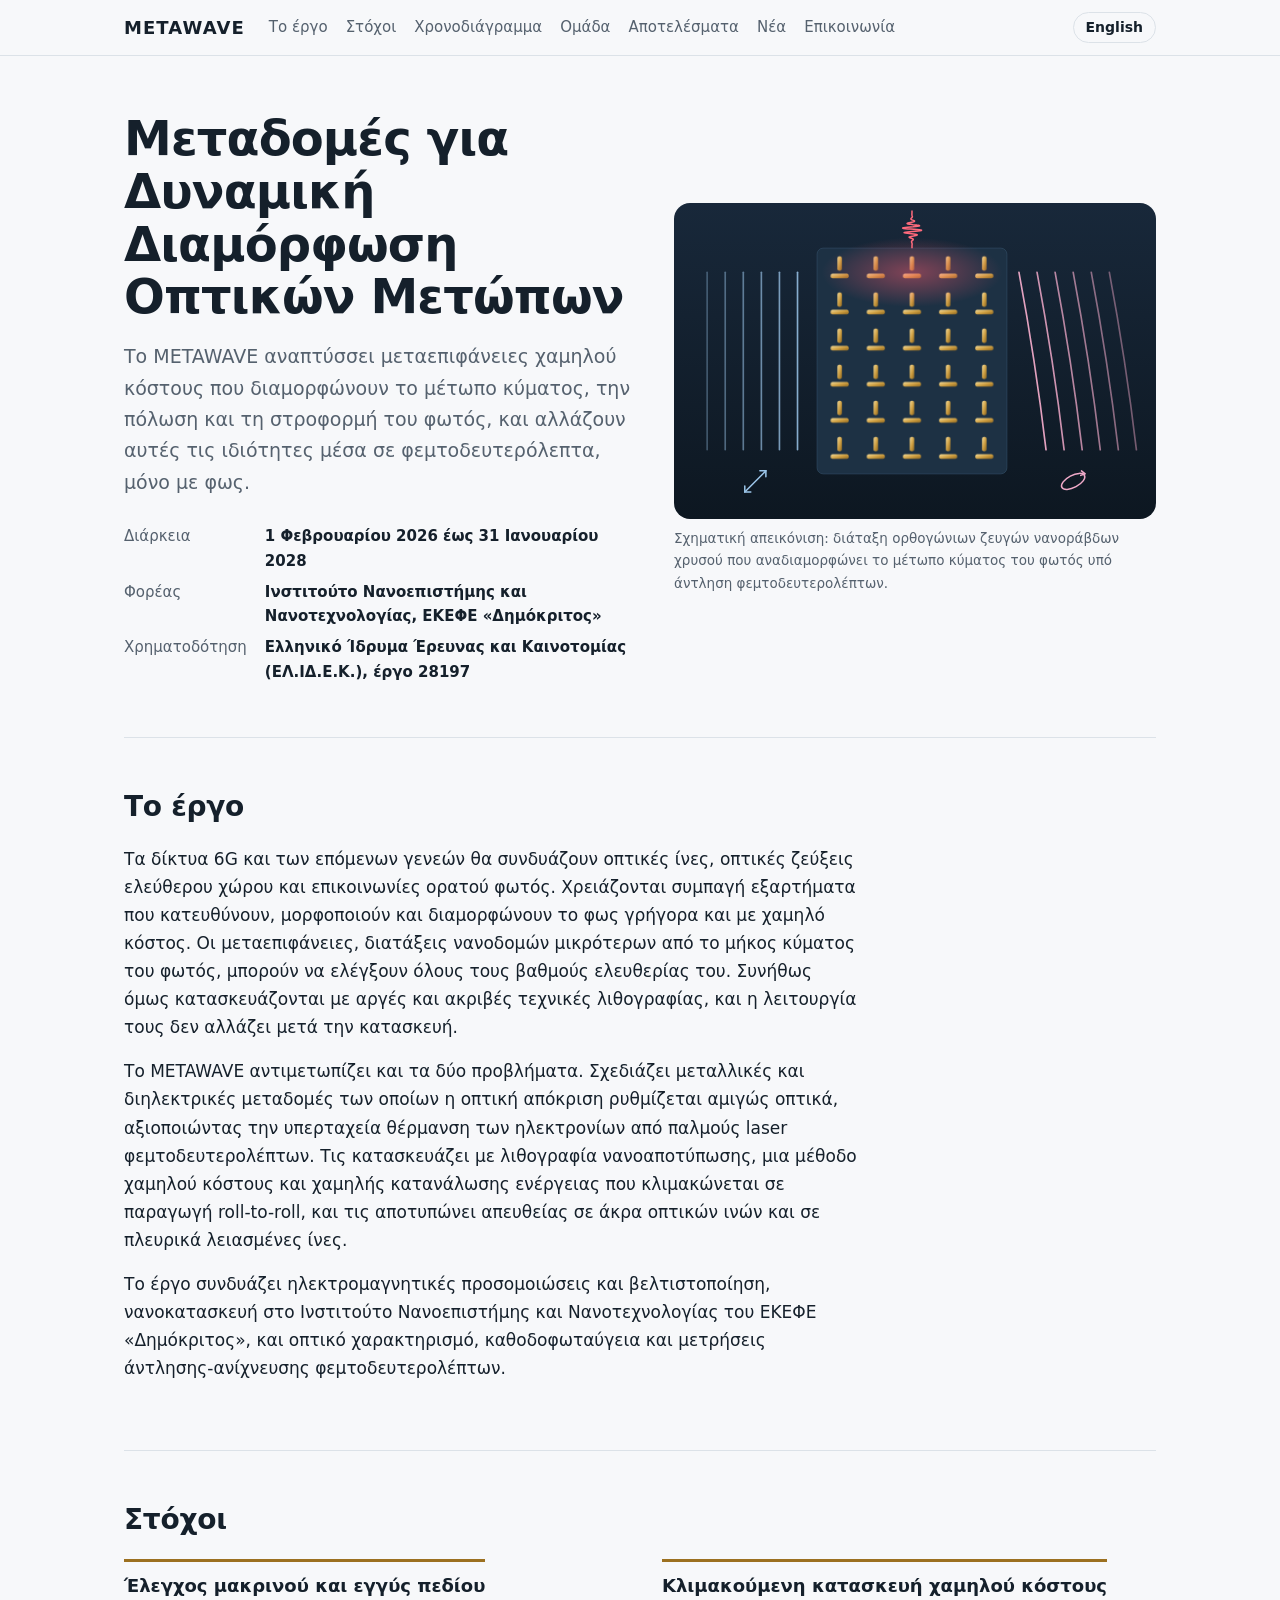
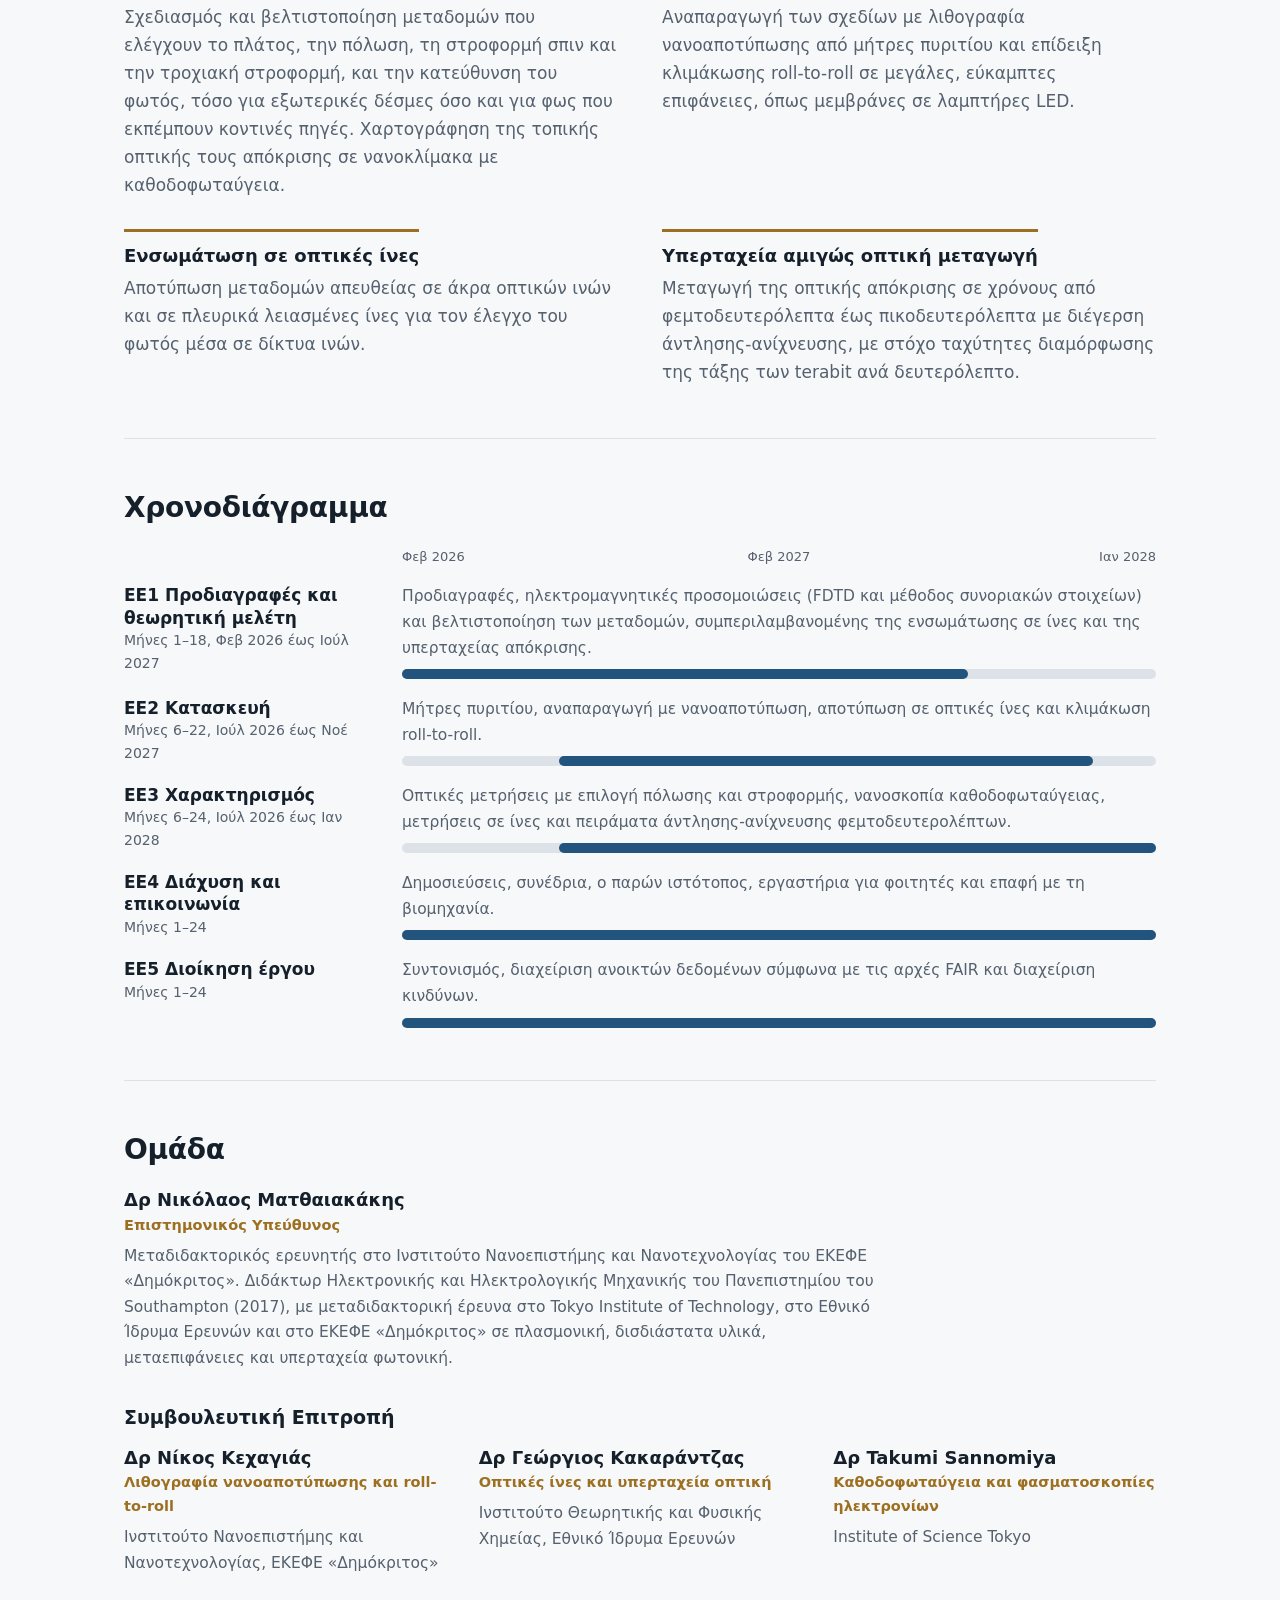
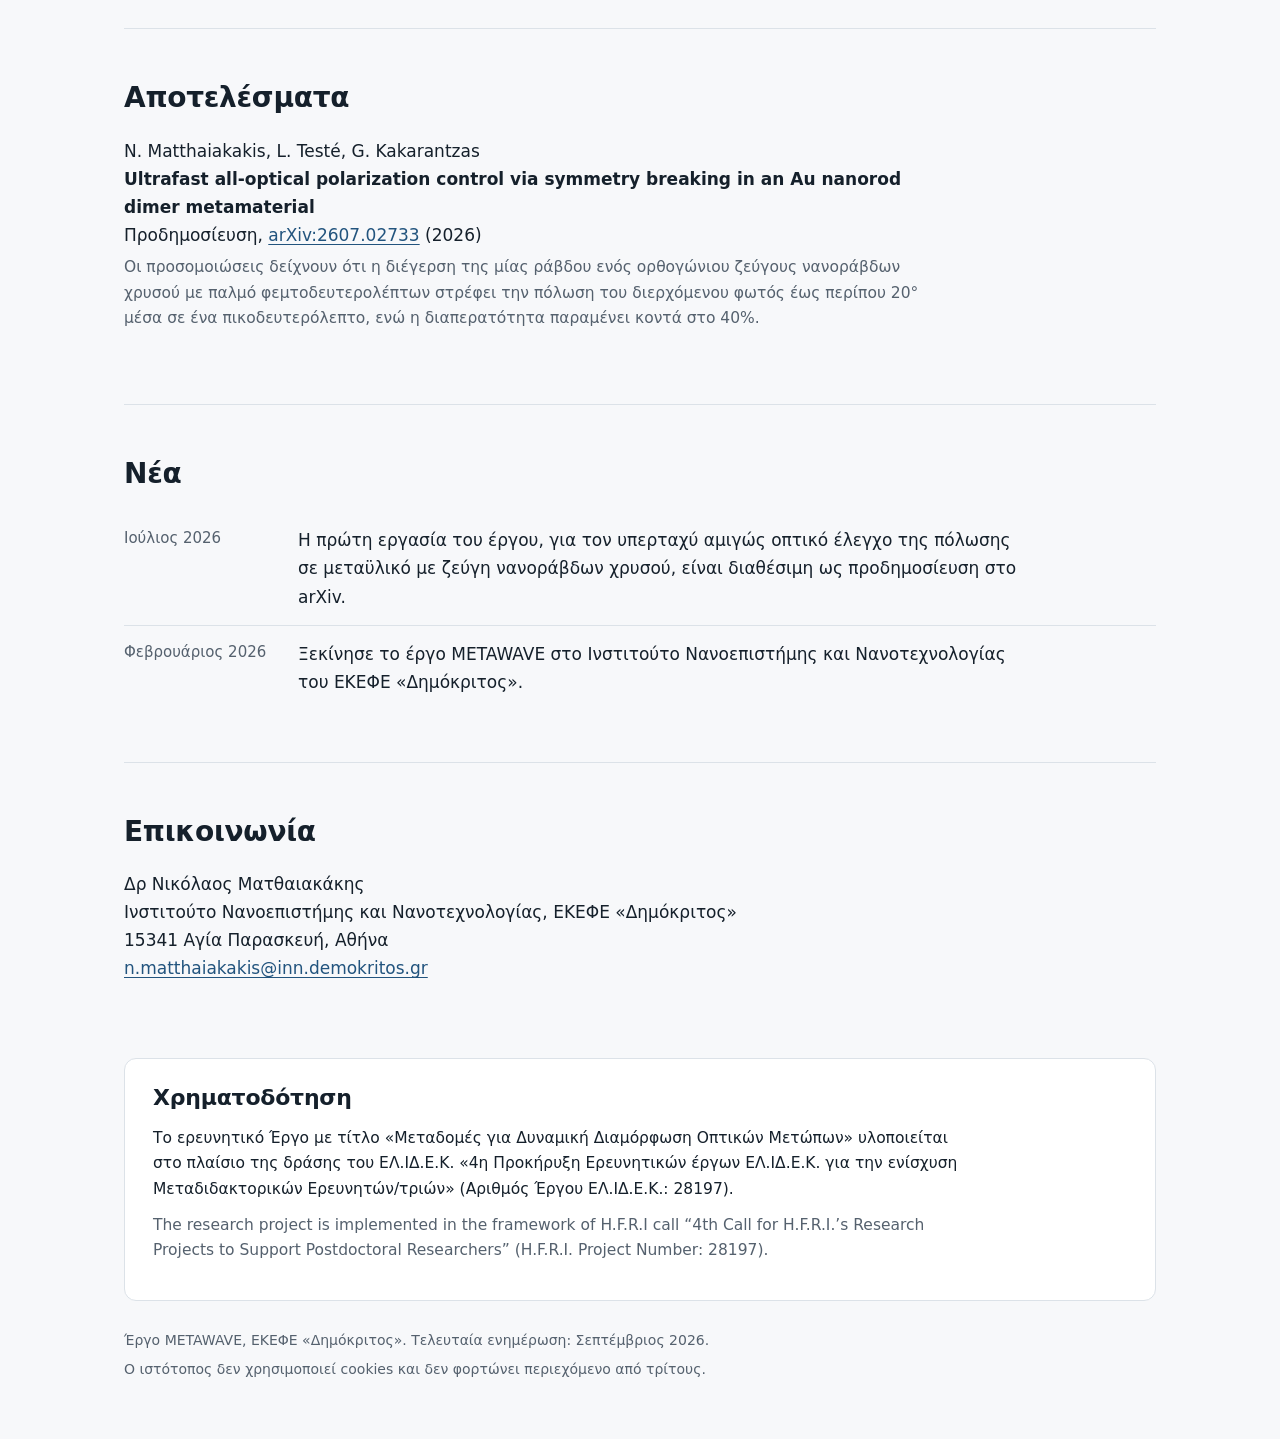
==== el/index.html @ ffe06236 "First commit" ====
<!doctype html>
<html lang="el">
<head>
<meta charset="utf-8">
<meta name="viewport" content="width=device-width, initial-scale=1">
<title>METAWAVE: Μεταδομές για Δυναμική Διαμόρφωση Οπτικών Μετώπων</title>
<meta name="description" content="Το METAWAVE είναι ερευνητικό έργο του ΕΛ.ΙΔ.Ε.Κ. (2026–2028) στο ΕΚΕΦΕ «Δημόκριτος» που αναπτύσσει μεταεπιφάνειες χαμηλού κόστους, κατασκευασμένες με νανοαποτύπωση, για υπερταχύ αμιγώς οπτικό έλεγχο του φωτός.">
<meta property="og:title" content="METAWAVE: Μεταδομές για Δυναμική Διαμόρφωση Οπτικών Μετώπων">
<meta property="og:description" content="Μεταεπιφάνειες χαμηλού κόστους για υπερταχύ, αμιγώς οπτικό έλεγχο του φωτός. Έργο του ΕΛ.ΙΔ.Ε.Κ. στο ΕΚΕΦΕ «Δημόκριτος», 2026–2028.">
<meta property="og:type" content="website">
<link rel="alternate" hreflang="el" href="./">
<link rel="alternate" hreflang="en" href="../">
<link rel="icon" href="../assets/favicon.svg" type="image/svg+xml">
<link rel="stylesheet" href="../assets/style.css">
</head>
<body>
<a class="skip" href="#content">Μετάβαση στο περιεχόμενο</a>

<header class="site">
  <div class="bar">
    <a class="brand" href="./">METAWAVE</a>
    <nav aria-label="Ενότητες">
      <ul>
        <li><a href="#project">Το έργο</a></li>
        <li><a href="#objectives">Στόχοι</a></li>
        <li><a href="#plan">Χρονοδιάγραμμα</a></li>
        <li><a href="#team">Ομάδα</a></li>
        <li><a href="#results">Αποτελέσματα</a></li>
        <li><a href="#news">Νέα</a></li>
        <li><a href="#contact">Επικοινωνία</a></li>
      </ul>
    </nav>
    <a class="lang" href="../" hreflang="en" lang="en">English</a>
  </div>
</header>

<main id="content">
  <div class="hero">
    <div>
      <h1>Μεταδομές για Δυναμική Διαμόρφωση Οπτικών Μετώπων</h1>
      <p class="lede">Το METAWAVE αναπτύσσει μεταεπιφάνειες χαμηλού κόστους που διαμορφώνουν το μέτωπο κύματος, την πόλωση και τη στροφορμή του φωτός, και αλλάζουν αυτές τις ιδιότητες μέσα σε φεμτοδευτερόλεπτα, μόνο με φως.</p>
      <dl class="facts">
        <dt>Διάρκεια</dt><dd>1 Φεβρουαρίου 2026 έως 31 Ιανουαρίου 2028</dd>
        <dt>Φορέας</dt><dd>Ινστιτούτο Νανοεπιστήμης και Νανοτεχνολογίας, ΕΚΕΦΕ «Δημόκριτος»</dd>
        <dt>Χρηματοδότηση</dt><dd>Ελληνικό Ίδρυμα Έρευνας και Καινοτομίας (ΕΛ.ΙΔ.Ε.Κ.), έργο 28197</dd>
      </dl>
    </div>
    <figure>
      <img src="../assets/metasurface.svg" width="640" height="420" alt="Επίπεδο, γραμμικά πολωμένο μέτωπο κύματος εισέρχεται σε διάταξη ορθογώνιων ζευγών νανοράβδων χρυσού· παλμός άντλησης φεμτοδευτερολέπτων φτάνει από πάνω και το φως εξέρχεται με κεκλιμένο μέτωπο κύματος και ελλειπτική πόλωση.">
      <figcaption>Σχηματική απεικόνιση: διάταξη ορθογώνιων ζευγών νανοράβδων χρυσού που αναδιαμορφώνει το μέτωπο κύματος του φωτός υπό άντληση φεμτοδευτερολέπτων.</figcaption>
    </figure>
  </div>

  <section id="project" class="prose" aria-labelledby="h-project">
    <h2 id="h-project">Το έργο</h2>
    <p>Τα δίκτυα 6G και των επόμενων γενεών θα συνδυάζουν οπτικές ίνες, οπτικές ζεύξεις ελεύθερου χώρου και επικοινωνίες ορατού φωτός. Χρειάζονται συμπαγή εξαρτήματα που κατευθύνουν, μορφοποιούν και διαμορφώνουν το φως γρήγορα και με χαμηλό κόστος. Οι μεταεπιφάνειες, διατάξεις νανοδομών μικρότερων από το μήκος κύματος του φωτός, μπορούν να ελέγξουν όλους τους βαθμούς ελευθερίας του. Συνήθως όμως κατασκευάζονται με αργές και ακριβές τεχνικές λιθογραφίας, και η λειτουργία τους δεν αλλάζει μετά την κατασκευή.</p>
    <p>Το METAWAVE αντιμετωπίζει και τα δύο προβλήματα. Σχεδιάζει μεταλλικές και διηλεκτρικές μεταδομές των οποίων η οπτική απόκριση ρυθμίζεται αμιγώς οπτικά, αξιοποιώντας την υπερταχεία θέρμανση των ηλεκτρονίων από παλμούς laser φεμτοδευτερολέπτων. Τις κατασκευάζει με λιθογραφία νανοαποτύπωσης, μια μέθοδο χαμηλού κόστους και χαμηλής κατανάλωσης ενέργειας που κλιμακώνεται σε παραγωγή roll-to-roll, και τις αποτυπώνει απευθείας σε άκρα οπτικών ινών και σε πλευρικά λειασμένες ίνες.</p>
    <p>Το έργο συνδυάζει ηλεκτρομαγνητικές προσομοιώσεις και βελτιστοποίηση, νανοκατασκευή στο Ινστιτούτο Νανοεπιστήμης και Νανοτεχνολογίας του ΕΚΕΦΕ «Δημόκριτος», και οπτικό χαρακτηρισμό, καθοδοφωταύγεια και μετρήσεις άντλησης-ανίχνευσης φεμτοδευτερολέπτων.</p>
  </section>

  <section id="objectives" aria-labelledby="h-obj">
    <h2 id="h-obj">Στόχοι</h2>
    <ul class="objectives">
      <li>
        <h3>Έλεγχος μακρινού και εγγύς πεδίου</h3>
        <p>Σχεδιασμός και βελτιστοποίηση μεταδομών που ελέγχουν το πλάτος, την πόλωση, τη στροφορμή σπιν και την τροχιακή στροφορμή, και την κατεύθυνση του φωτός, τόσο για εξωτερικές δέσμες όσο και για φως που εκπέμπουν κοντινές πηγές. Χαρτογράφηση της τοπικής οπτικής τους απόκρισης σε νανοκλίμακα με καθοδοφωταύγεια.</p>
      </li>
      <li>
        <h3>Κλιμακούμενη κατασκευή χαμηλού κόστους</h3>
        <p>Αναπαραγωγή των σχεδίων με λιθογραφία νανοαποτύπωσης από μήτρες πυριτίου και επίδειξη κλιμάκωσης roll-to-roll σε μεγάλες, εύκαμπτες επιφάνειες, όπως μεμβράνες σε λαμπτήρες LED.</p>
      </li>
      <li>
        <h3>Ενσωμάτωση σε οπτικές ίνες</h3>
        <p>Αποτύπωση μεταδομών απευθείας σε άκρα οπτικών ινών και σε πλευρικά λειασμένες ίνες για τον έλεγχο του φωτός μέσα σε δίκτυα ινών.</p>
      </li>
      <li>
        <h3>Υπερταχεία αμιγώς οπτική μεταγωγή</h3>
        <p>Μεταγωγή της οπτικής απόκρισης σε χρόνους από φεμτοδευτερόλεπτα έως πικοδευτερόλεπτα με διέγερση άντλησης-ανίχνευσης, με στόχο ταχύτητες διαμόρφωσης της τάξης των terabit ανά δευτερόλεπτο.</p>
      </li>
    </ul>
  </section>

  <section id="plan" aria-labelledby="h-plan">
    <h2 id="h-plan">Χρονοδιάγραμμα</h2>
    <div class="plan">
      <div class="wp axisrow"><div></div><div class="axis" aria-hidden="true"><span>Φεβ 2026</span><span class="mid">Φεβ 2027</span><span class="end">Ιαν 2028</span></div></div>
      <div class="wp">
        <div><h3>ΕΕ1 Προδιαγραφές και θεωρητική μελέτη</h3><div class="when">Μήνες 1–18, Φεβ 2026 έως Ιούλ 2027</div></div>
        <div><p class="desc">Προδιαγραφές, ηλεκτρομαγνητικές προσομοιώσεις (FDTD και μέθοδος συνοριακών στοιχείων) και βελτιστοποίηση των μεταδομών, συμπεριλαμβανομένης της ενσωμάτωσης σε ίνες και της υπερταχείας απόκρισης.</p><div class="track" style="--s:1;--e:18" aria-hidden="true"><span></span></div></div>
      </div>
      <div class="wp">
        <div><h3>ΕΕ2 Κατασκευή</h3><div class="when">Μήνες 6–22, Ιούλ 2026 έως Νοέ 2027</div></div>
        <div><p class="desc">Μήτρες πυριτίου, αναπαραγωγή με νανοαποτύπωση, αποτύπωση σε οπτικές ίνες και κλιμάκωση roll-to-roll.</p><div class="track" style="--s:6;--e:22" aria-hidden="true"><span></span></div></div>
      </div>
      <div class="wp">
        <div><h3>ΕΕ3 Χαρακτηρισμός</h3><div class="when">Μήνες 6–24, Ιούλ 2026 έως Ιαν 2028</div></div>
        <div><p class="desc">Οπτικές μετρήσεις με επιλογή πόλωσης και στροφορμής, νανοσκοπία καθοδοφωταύγειας, μετρήσεις σε ίνες και πειράματα άντλησης-ανίχνευσης φεμτοδευτερολέπτων.</p><div class="track" style="--s:6;--e:24" aria-hidden="true"><span></span></div></div>
      </div>
      <div class="wp">
        <div><h3>ΕΕ4 Διάχυση και επικοινωνία</h3><div class="when">Μήνες 1–24</div></div>
        <div><p class="desc">Δημοσιεύσεις, συνέδρια, ο παρών ιστότοπος, εργαστήρια για φοιτητές και επαφή με τη βιομηχανία.</p><div class="track" style="--s:1;--e:24" aria-hidden="true"><span></span></div></div>
      </div>
      <div class="wp">
        <div><h3>ΕΕ5 Διοίκηση έργου</h3><div class="when">Μήνες 1–24</div></div>
        <div><p class="desc">Συντονισμός, διαχείριση ανοικτών δεδομένων σύμφωνα με τις αρχές FAIR και διαχείριση κινδύνων.</p><div class="track" style="--s:1;--e:24" aria-hidden="true"><span></span></div></div>
      </div>
    </div>
  </section>

  <section id="team" aria-labelledby="h-team">
    <h2 id="h-team">Ομάδα</h2>
    <div class="people">
      <div class="person pi">
        <h3>Δρ Νικόλαος Ματθαιακάκης</h3>
        <p class="role">Επιστημονικός Υπεύθυνος</p>
        <p>Μεταδιδακτορικός ερευνητής στο Ινστιτούτο Νανοεπιστήμης και Νανοτεχνολογίας του ΕΚΕΦΕ «Δημόκριτος». Διδάκτωρ Ηλεκτρονικής και Ηλεκτρολογικής Μηχανικής του Πανεπιστημίου του Southampton (2017), με μεταδιδακτορική έρευνα στο Tokyo Institute of Technology, στο Εθνικό Ίδρυμα Ερευνών και στο ΕΚΕΦΕ «Δημόκριτος» σε πλασμονική, δισδιάστατα υλικά, μεταεπιφάνειες και υπερταχεία φωτονική.</p>
      </div>
    </div>
    <h3 class="sub">Συμβουλευτική Επιτροπή</h3>
    <div class="people">
      <div class="person">
        <h3>Δρ Νίκος Κεχαγιάς</h3>
        <p class="role">Λιθογραφία νανοαποτύπωσης και roll-to-roll</p>
        <p>Ινστιτούτο Νανοεπιστήμης και Νανοτεχνολογίας, ΕΚΕΦΕ «Δημόκριτος»</p>
      </div>
      <div class="person">
        <h3>Δρ Γεώργιος Κακαράντζας</h3>
        <p class="role">Οπτικές ίνες και υπερταχεία οπτική</p>
        <p>Ινστιτούτο Θεωρητικής και Φυσικής Χημείας, Εθνικό Ίδρυμα Ερευνών</p>
      </div>
      <div class="person">
        <h3>Δρ Takumi Sannomiya</h3>
        <p class="role">Καθοδοφωταύγεια και φασματοσκοπίες ηλεκτρονίων</p>
        <p>Institute of Science Tokyo</p>
      </div>
    </div>
  </section>

  <section id="results" aria-labelledby="h-results">
    <h2 id="h-results">Αποτελέσματα</h2>
    <!-- Προσθέστε νέες δημοσιεύσεις στην αρχή της λίστας. -->
    <ul class="pubs">
      <li>
        <div>N. Matthaiakakis, L. Testé, G. Kakarantzas</div>
        <div class="ptitle" lang="en">Ultrafast all-optical polarization control via symmetry breaking in an Au nanorod dimer metamaterial</div>
        <div>Προδημοσίευση, <a href="https://arxiv.org/abs/2607.02733">arXiv:2607.02733</a> (2026)</div>
        <p class="note">Οι προσομοιώσεις δείχνουν ότι η διέγερση της μίας ράβδου ενός ορθογώνιου ζεύγους νανοράβδων χρυσού με παλμό φεμτοδευτερολέπτων στρέφει την πόλωση του διερχόμενου φωτός έως περίπου 20° μέσα σε ένα πικοδευτερόλεπτο, ενώ η διαπερατότητα παραμένει κοντά στο 40%.</p>
      </li>
    </ul>
  </section>

  <section id="news" aria-labelledby="h-news">
    <h2 id="h-news">Νέα</h2>
    <!-- Προσθέστε νέα στην αρχή της λίστας. -->
    <ul class="news">
      <li><time datetime="2026-07">Ιούλιος 2026</time><p>Η πρώτη εργασία του έργου, για τον υπερταχύ αμιγώς οπτικό έλεγχο της πόλωσης σε μεταϋλικό με ζεύγη νανοράβδων χρυσού, είναι διαθέσιμη ως προδημοσίευση στο arXiv.</p></li>
      <li><time datetime="2026-02">Φεβρουάριος 2026</time><p>Ξεκίνησε το έργο METAWAVE στο Ινστιτούτο Νανοεπιστήμης και Νανοτεχνολογίας του ΕΚΕΦΕ «Δημόκριτος».</p></li>
    </ul>
  </section>

  <section id="contact" class="prose" aria-labelledby="h-contact">
    <h2 id="h-contact">Επικοινωνία</h2>
    <p>Δρ Νικόλαος Ματθαιακάκης<br>
      Ινστιτούτο Νανοεπιστήμης και Νανοτεχνολογίας, ΕΚΕΦΕ «Δημόκριτος»<br>
      15341 Αγία Παρασκευή, Αθήνα<br>
      <a href="mailto:n.matthaiakakis@inn.demokritos.gr">n.matthaiakakis@inn.demokritos.gr</a></p>
    <!-- Μέσα κοινωνικής δικτύωσης (μέρος του παραδοτέου Π4.1): αντικαταστήστε τα URL και αφαιρέστε τα σύμβολα σχολίου.
    <p>Ακολουθήστε το έργο στο
      <a href="https://www.linkedin.com/company/REPLACE">LinkedIn</a> και στο
      <a href="https://bsky.app/profile/REPLACE">Bluesky</a>.</p>
    -->
  </section>

  <section class="funding" aria-labelledby="h-funding">
    <h2 id="h-funding">Χρηματοδότηση</h2>
    <div class="logos">
      <img src="../assets/logos/hfri.png" alt="Ελληνικό Ίδρυμα Έρευνας και Καινοτομίας (ΕΛ.ΙΔ.Ε.Κ.)" onerror="this.remove()">
      <img src="../assets/logos/demokritos.png" alt="ΕΚΕΦΕ «Δημόκριτος»" onerror="this.remove()">
    </div>
    <p class="ack">Το ερευνητικό Έργο με τίτλο «Μεταδομές για Δυναμική Διαμόρφωση Οπτικών Μετώπων» υλοποιείται στο πλαίσιο της δράσης του ΕΛ.ΙΔ.Ε.Κ. «4η Προκήρυξη Ερευνητικών έργων ΕΛ.ΙΔ.Ε.Κ. για την ενίσχυση Μεταδιδακτορικών Ερευνητών/τριών» (Αριθμός Έργου ΕΛ.ΙΔ.Ε.Κ.: 28197).</p>
    <p class="ack" lang="en">The research project is implemented in the framework of H.F.R.I call “4th Call for H.F.R.I.’s Research Projects to Support Postdoctoral Researchers” (H.F.R.I. Project Number: 28197).</p>
  </section>
</main>

<footer>
  <p>Έργο METAWAVE, ΕΚΕΦΕ «Δημόκριτος». Τελευταία ενημέρωση: Σεπτέμβριος 2026.</p>
  <p>Ο ιστότοπος δεν χρησιμοποιεί cookies και δεν φορτώνει περιεχόμενο από τρίτους.</p>
</footer>
</body>
</html>
---- assets/style.css ----
/* METAWAVE project site. System fonts only: no third-party requests, no cookies. */
:root {
  --bg: #F7F8FA;
  --surface: #FFFFFF;
  --ink: #15202B;
  --muted: #55616E;
  --line: #DCE2E8;
  --gold: #9C7020;
  --blue: #22547E;
  --maxw: 1080px;
  color-scheme: light dark;
}
@media (prefers-color-scheme: dark) {
  :root {
    --bg: #0F161D;
    --surface: #152029;
    --ink: #E7ECF1;
    --muted: #A2AEBA;
    --line: #26333F;
    --gold: #E2B861;
    --blue: #8FBBE8;
  }
}
*, *::before, *::after { box-sizing: border-box; }
html { scroll-behavior: smooth; scroll-padding-top: 120px; -webkit-text-size-adjust: 100%; }
body {
  margin: 0;
  background: var(--bg);
  color: var(--ink);
  font: 17px/1.65 "Segoe UI", system-ui, -apple-system, "Helvetica Neue", "Noto Sans", Arial, sans-serif;
}
a { color: var(--blue); text-underline-offset: 3px; }
a:hover { text-decoration-thickness: 2px; }
:focus-visible { outline: 3px solid var(--gold); outline-offset: 2px; }
.skip { position: absolute; left: -9999px; }
.skip:focus { left: 12px; top: 12px; z-index: 20; background: var(--surface); padding: 8px 12px; }

/* header */
.site {
  position: sticky; top: 0; z-index: 10;
  background: var(--bg);
  border-bottom: 1px solid var(--line);
}
.bar {
  max-width: var(--maxw); margin: 0 auto; padding: 12px 24px;
  display: flex; flex-wrap: wrap; align-items: center; gap: 8px 24px;
}
.brand { font-weight: 800; letter-spacing: .06em; font-size: 18px; color: var(--ink); text-decoration: none; }
.site nav { order: 3; flex: 1 1 auto; }
.site nav ul { list-style: none; margin: 0; padding: 0; display: flex; gap: 4px 18px; font-size: 15px; }
.site nav a { color: var(--muted); text-decoration: none; white-space: nowrap; }
.site nav a:hover { color: var(--ink); }
.lang {
  order: 2; margin-left: auto;
  font-size: 14px; font-weight: 600; color: var(--ink); text-decoration: none;
  border: 1px solid var(--line); border-radius: 999px; padding: 3px 12px;
}
@media (min-width: 900px) { .site nav { order: 2; } .lang { order: 3; margin-left: 0; } }
@media (max-width: 899px) {
  .site nav { flex-basis: 100%; overflow-x: auto; scrollbar-width: none; }
  .site nav::-webkit-scrollbar { display: none; }
}

/* layout */
main { max-width: var(--maxw); margin: 0 auto; padding: 0 24px; }
section { padding: 52px 0; border-top: 1px solid var(--line); }
h2 { font-size: 28px; line-height: 1.2; letter-spacing: -.01em; margin: 0 0 22px; }
h3 { line-height: 1.3; }
.prose p { max-width: 68ch; margin: 0 0 16px; }

/* hero */
.hero { display: grid; grid-template-columns: 1.05fr 1fr; gap: 44px; align-items: center; padding: 56px 0 52px; }
.hero h1 { font-size: clamp(30px, 4.3vw, 48px); line-height: 1.1; letter-spacing: -.018em; margin: 0 0 18px; font-weight: 700; }
.lede { font-size: 19px; color: var(--muted); max-width: 42ch; margin: 0 0 26px; }
.facts { display: grid; grid-template-columns: auto 1fr; gap: 6px 18px; margin: 0; font-size: 15px; }
.facts dt { color: var(--muted); }
.facts dd { margin: 0; font-weight: 600; }
.hero figure { margin: 0; }
.hero img { display: block; width: 100%; height: auto; border-radius: 16px; }
.hero figcaption { font-size: 13.5px; color: var(--muted); margin-top: 8px; }
@media (max-width: 860px) { .hero { grid-template-columns: 1fr; padding-top: 32px; gap: 28px; } }

/* objectives */
.objectives { list-style: none; margin: 0; padding: 0; display: grid; grid-template-columns: repeat(2, minmax(0, 1fr)); gap: 30px 44px; }
.objectives h3 { font-size: 18px; margin: 0 0 6px; padding-top: 12px; border-top: 3px solid var(--gold); display: inline-block; }
.objectives p { margin: 0; color: var(--muted); max-width: 52ch; }
@media (max-width: 760px) { .objectives { grid-template-columns: 1fr; } }

/* work plan */
.plan { display: grid; gap: 18px; }
.wp { display: grid; grid-template-columns: 250px minmax(0, 1fr); gap: 4px 28px; align-items: start; }
.wp h3 { font-size: 17px; margin: 0; }
.wp .when { font-size: 14px; color: var(--muted); }
.wp .desc { margin: 0; color: var(--muted); font-size: 15.5px; }
.track { position: relative; height: 10px; background: var(--line); border-radius: 5px; margin-top: 8px; }
.track span {
  position: absolute; top: 0; bottom: 0; border-radius: 5px; background: var(--blue);
  left: calc((var(--s) - 1) / 24 * 100%);
  width: calc((var(--e) - var(--s) + 1) / 24 * 100%);
}
.axis { position: relative; height: 20px; font-size: 13px; color: var(--muted); }
.axis span { position: absolute; top: 0; white-space: nowrap; }
.axis .mid { left: 50%; transform: translateX(-50%); }
.axis .end { right: 0; }
@media (max-width: 760px) { .wp { grid-template-columns: 1fr; } .wp.axisrow > div:first-child { display: none; } }

/* team */
.people { display: grid; grid-template-columns: repeat(auto-fit, minmax(240px, 1fr)); gap: 26px 32px; }
.person h3 { font-size: 18px; margin: 0 0 2px; }
.person .role { color: var(--gold); font-weight: 600; font-size: 14.5px; margin: 0 0 6px; }
.person p { margin: 0; color: var(--muted); font-size: 15.5px; }
.person.pi { grid-column: 1 / -1; max-width: 70ch; }
.sub { font-size: 19px; margin: 34px 0 16px; }

/* results and news */
.pubs { list-style: none; margin: 0; padding: 0; }
.pubs li { padding: 0 0 20px; max-width: 75ch; }
.pubs .ptitle { font-weight: 650; }
.pubs .note { color: var(--muted); font-size: 15.5px; margin: 6px 0 0; }
.news { list-style: none; margin: 0; padding: 0; }
.news li { display: grid; grid-template-columns: 150px minmax(0, 1fr); gap: 2px 24px; padding: 14px 0; border-top: 1px solid var(--line); }
.news li:first-child { border-top: 0; }
.news time { color: var(--muted); font-size: 15px; }
.news p { margin: 0; max-width: 68ch; }
@media (max-width: 640px) { .news li { grid-template-columns: 1fr; } }

/* funding */
.funding { background: var(--surface); border: 1px solid var(--line); border-radius: 12px; padding: 26px 28px; margin: 8px 0 0; }
.funding h2 { font-size: 22px; margin-bottom: 14px; }
.logos { display: flex; flex-wrap: wrap; align-items: center; gap: 20px 40px; background: #FFFFFF; border-radius: 8px; padding: 14px 18px; margin: 0 0 18px; width: fit-content; }
.logos img { display: block; height: 60px; width: auto; }
.logos:not(:has(img)) { display: none; }
.ack { font-size: 15.5px; max-width: 82ch; margin: 0 0 10px; }
.ack + .ack { color: var(--muted); }

footer { max-width: var(--maxw); margin: 0 auto; padding: 28px 24px 52px; color: var(--muted); font-size: 14px; }
footer p { margin: 0 0 6px; }

@media (prefers-reduced-motion: reduce) { html { scroll-behavior: auto; } }
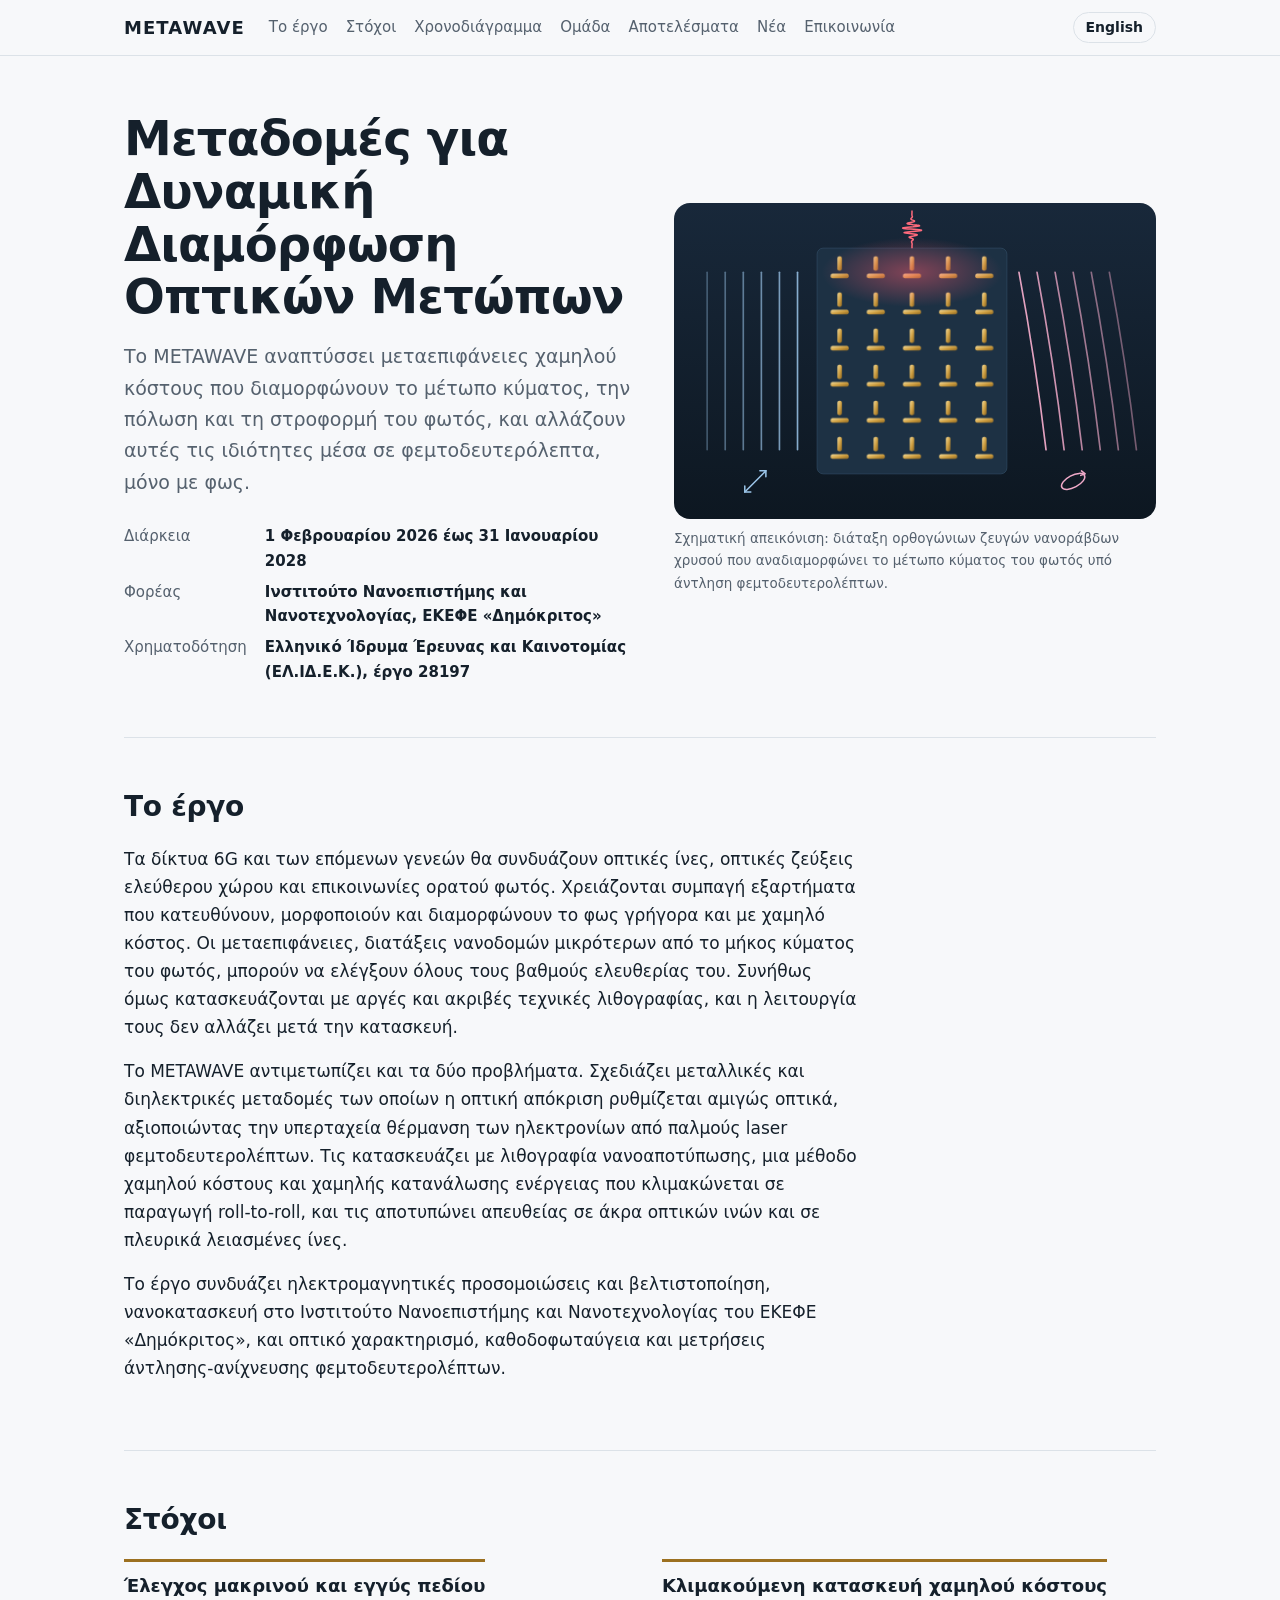
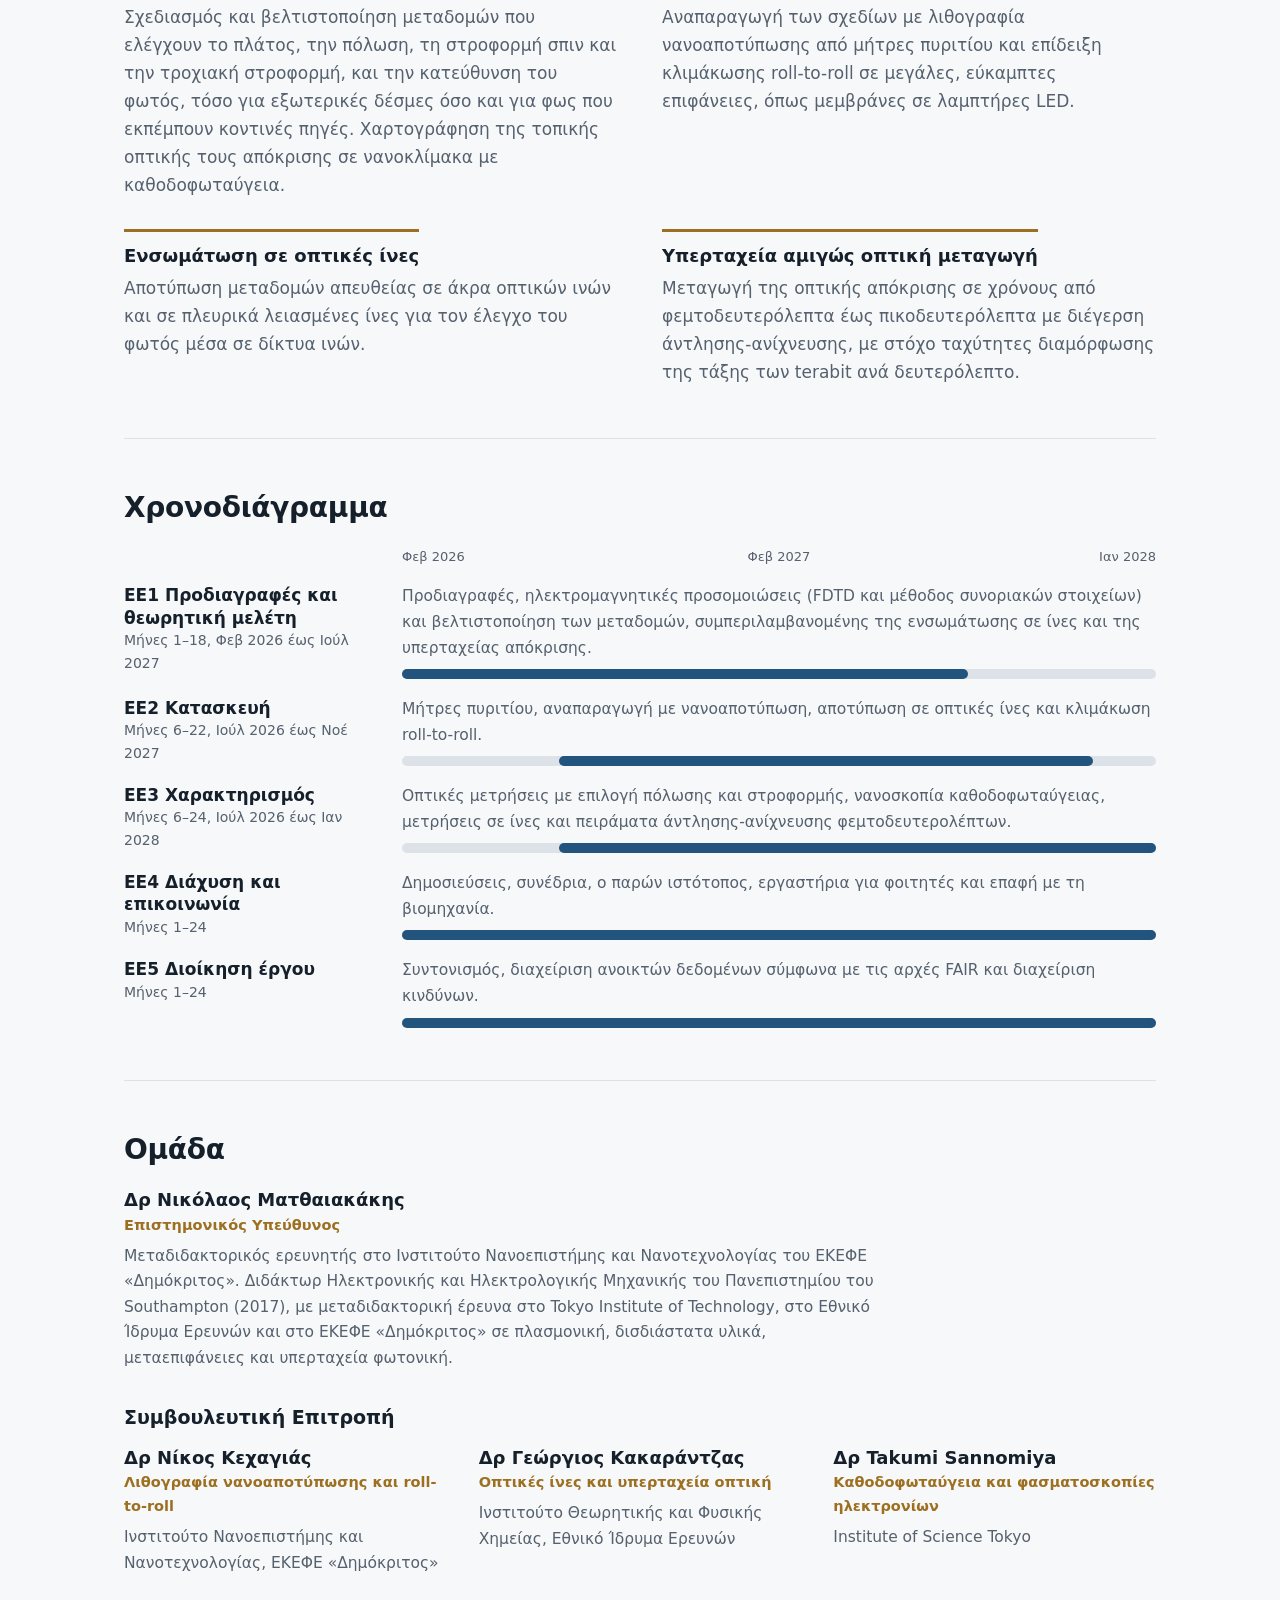
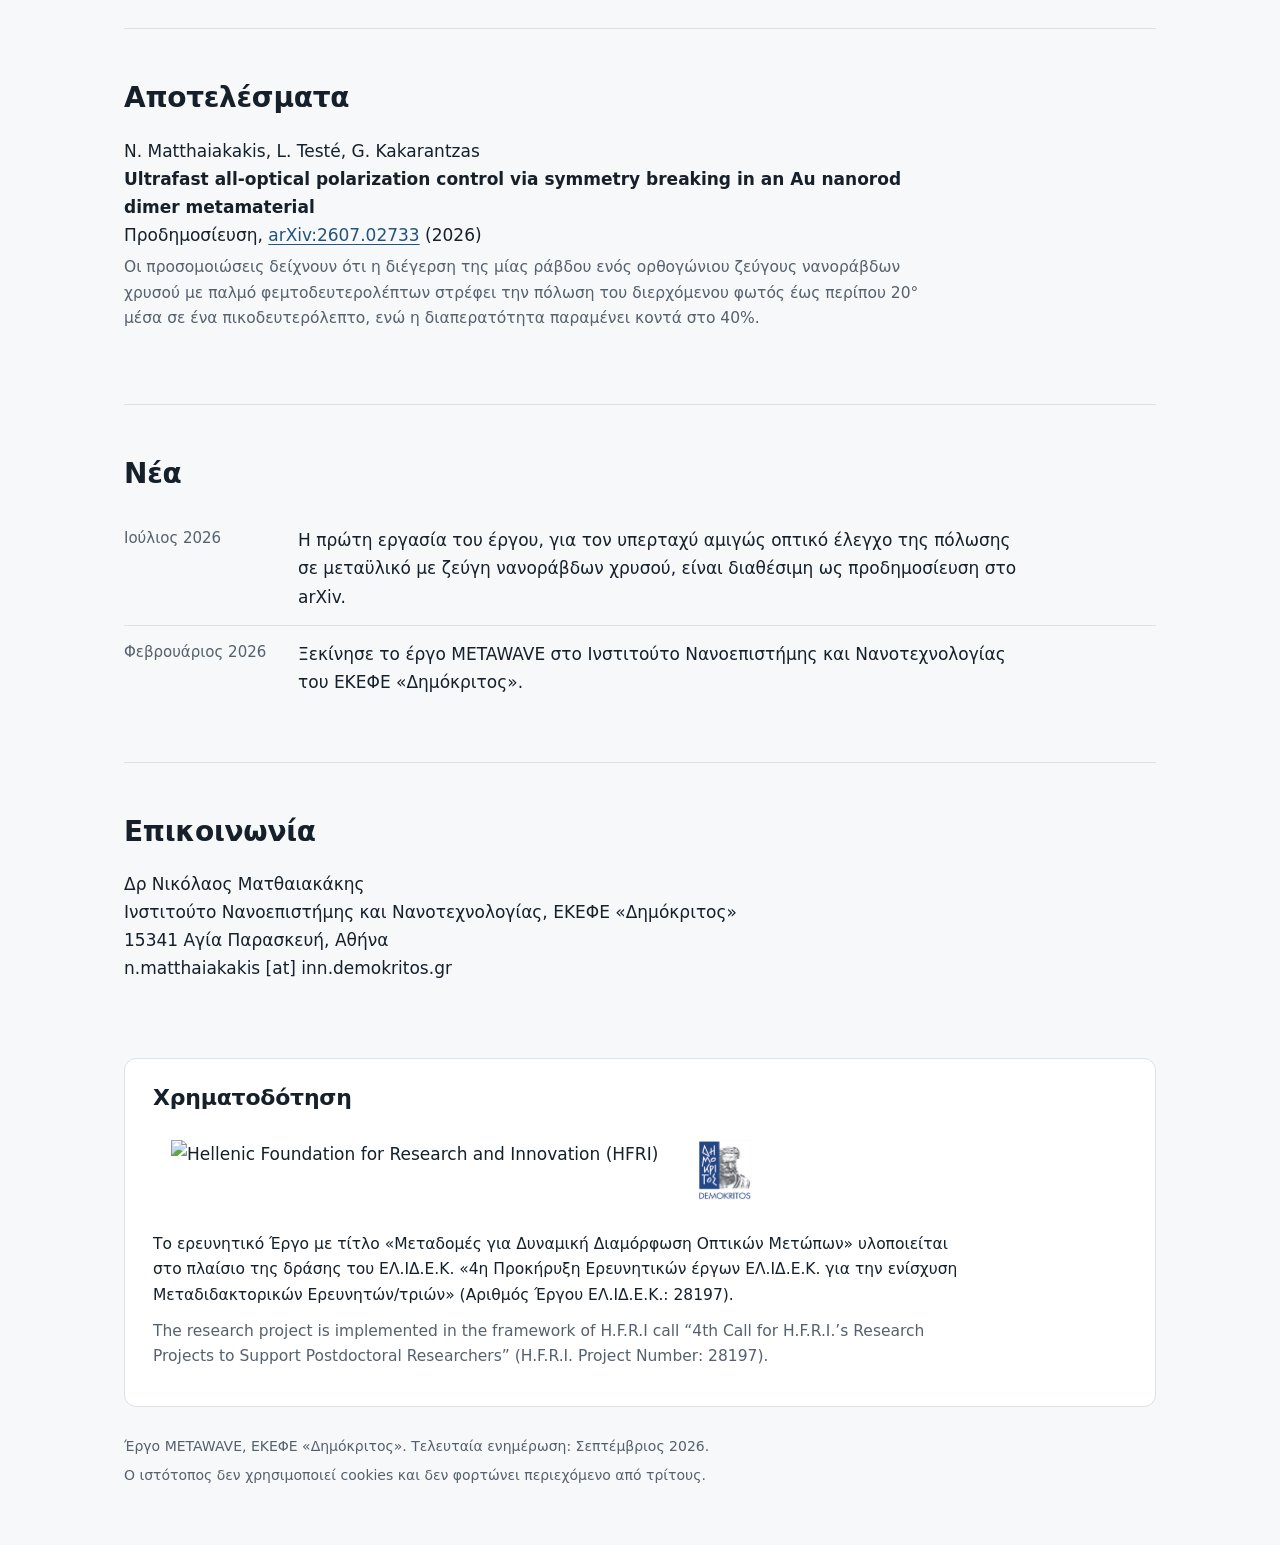
==== commit ba2cddcd: "Update contact email and logo image sources" ====
--- a/el/index.html
+++ b/el/index.html
@@ -163,7 +163,7 @@
     <p>Δρ Νικόλαος Ματθαιακάκης<br>
       Ινστιτούτο Νανοεπιστήμης και Νανοτεχνολογίας, ΕΚΕΦΕ «Δημόκριτος»<br>
       15341 Αγία Παρασκευή, Αθήνα<br>
-      <a href="mailto:n.matthaiakakis@inn.demokritos.gr">n.matthaiakakis@inn.demokritos.gr</a></p>
+      n.matthaiakakis [at] inn.demokritos.gr</p>
     <!-- Μέσα κοινωνικής δικτύωσης (μέρος του παραδοτέου Π4.1): αντικαταστήστε τα URL και αφαιρέστε τα σύμβολα σχολίου.
     <p>Ακολουθήστε το έργο στο
       <a href="https://www.linkedin.com/company/REPLACE">LinkedIn</a> και στο
@@ -174,8 +174,8 @@
   <section class="funding" aria-labelledby="h-funding">
     <h2 id="h-funding">Χρηματοδότηση</h2>
     <div class="logos">
-      <img src="../assets/logos/hfri.png" alt="Ελληνικό Ίδρυμα Έρευνας και Καινοτομίας (ΕΛ.ΙΔ.Ε.Κ.)" onerror="this.remove()">
-      <img src="../assets/logos/demokritos.png" alt="ΕΚΕΦΕ «Δημόκριτος»" onerror="this.remove()">
+      <img src="assets/logos/hfri.gif" alt="Hellenic Foundation for Research and Innovation (HFRI)">
+      <img src="../assets/logos/demokritos.jpg" alt="ΕΚΕΦΕ «Δημόκριτος»" onerror="this.remove()">
     </div>
     <p class="ack">Το ερευνητικό Έργο με τίτλο «Μεταδομές για Δυναμική Διαμόρφωση Οπτικών Μετώπων» υλοποιείται στο πλαίσιο της δράσης του ΕΛ.ΙΔ.Ε.Κ. «4η Προκήρυξη Ερευνητικών έργων ΕΛ.ΙΔ.Ε.Κ. για την ενίσχυση Μεταδιδακτορικών Ερευνητών/τριών» (Αριθμός Έργου ΕΛ.ΙΔ.Ε.Κ.: 28197).</p>
     <p class="ack" lang="en">The research project is implemented in the framework of H.F.R.I call “4th Call for H.F.R.I.’s Research Projects to Support Postdoctoral Researchers” (H.F.R.I. Project Number: 28197).</p>
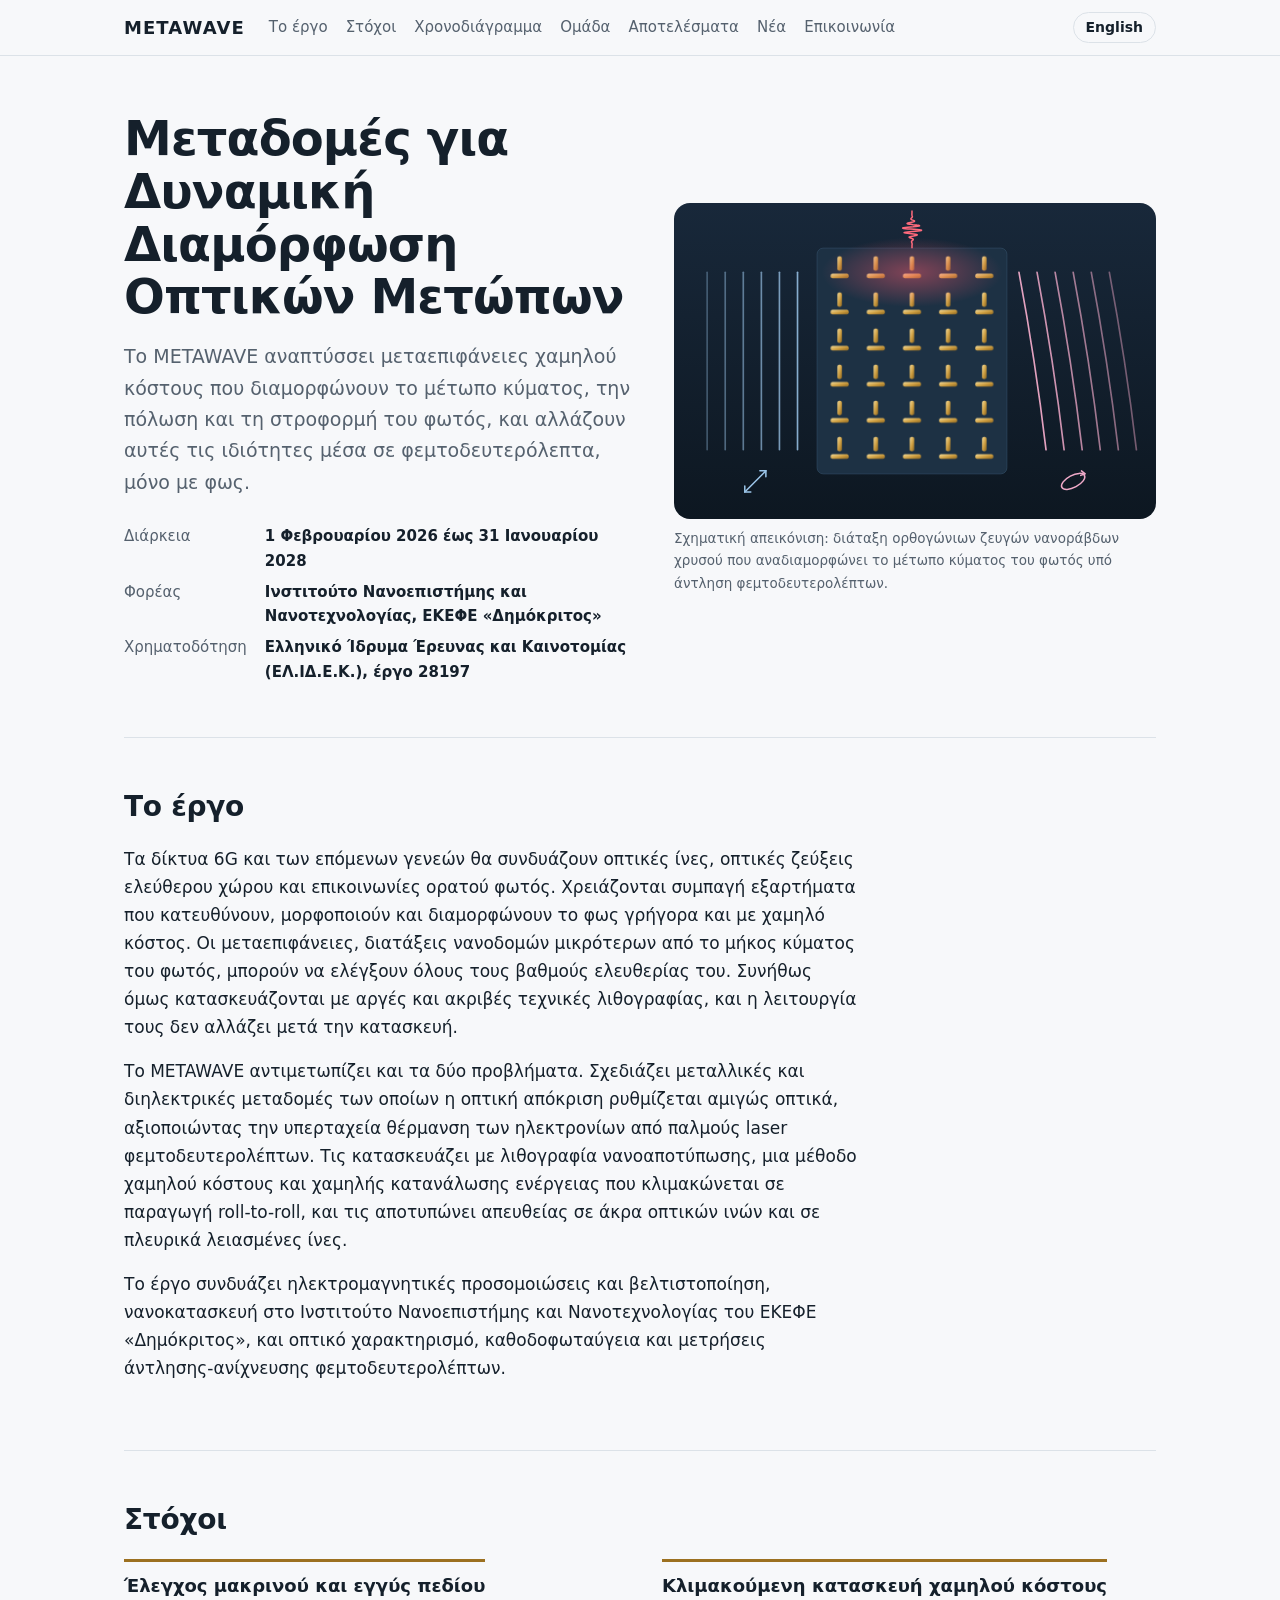
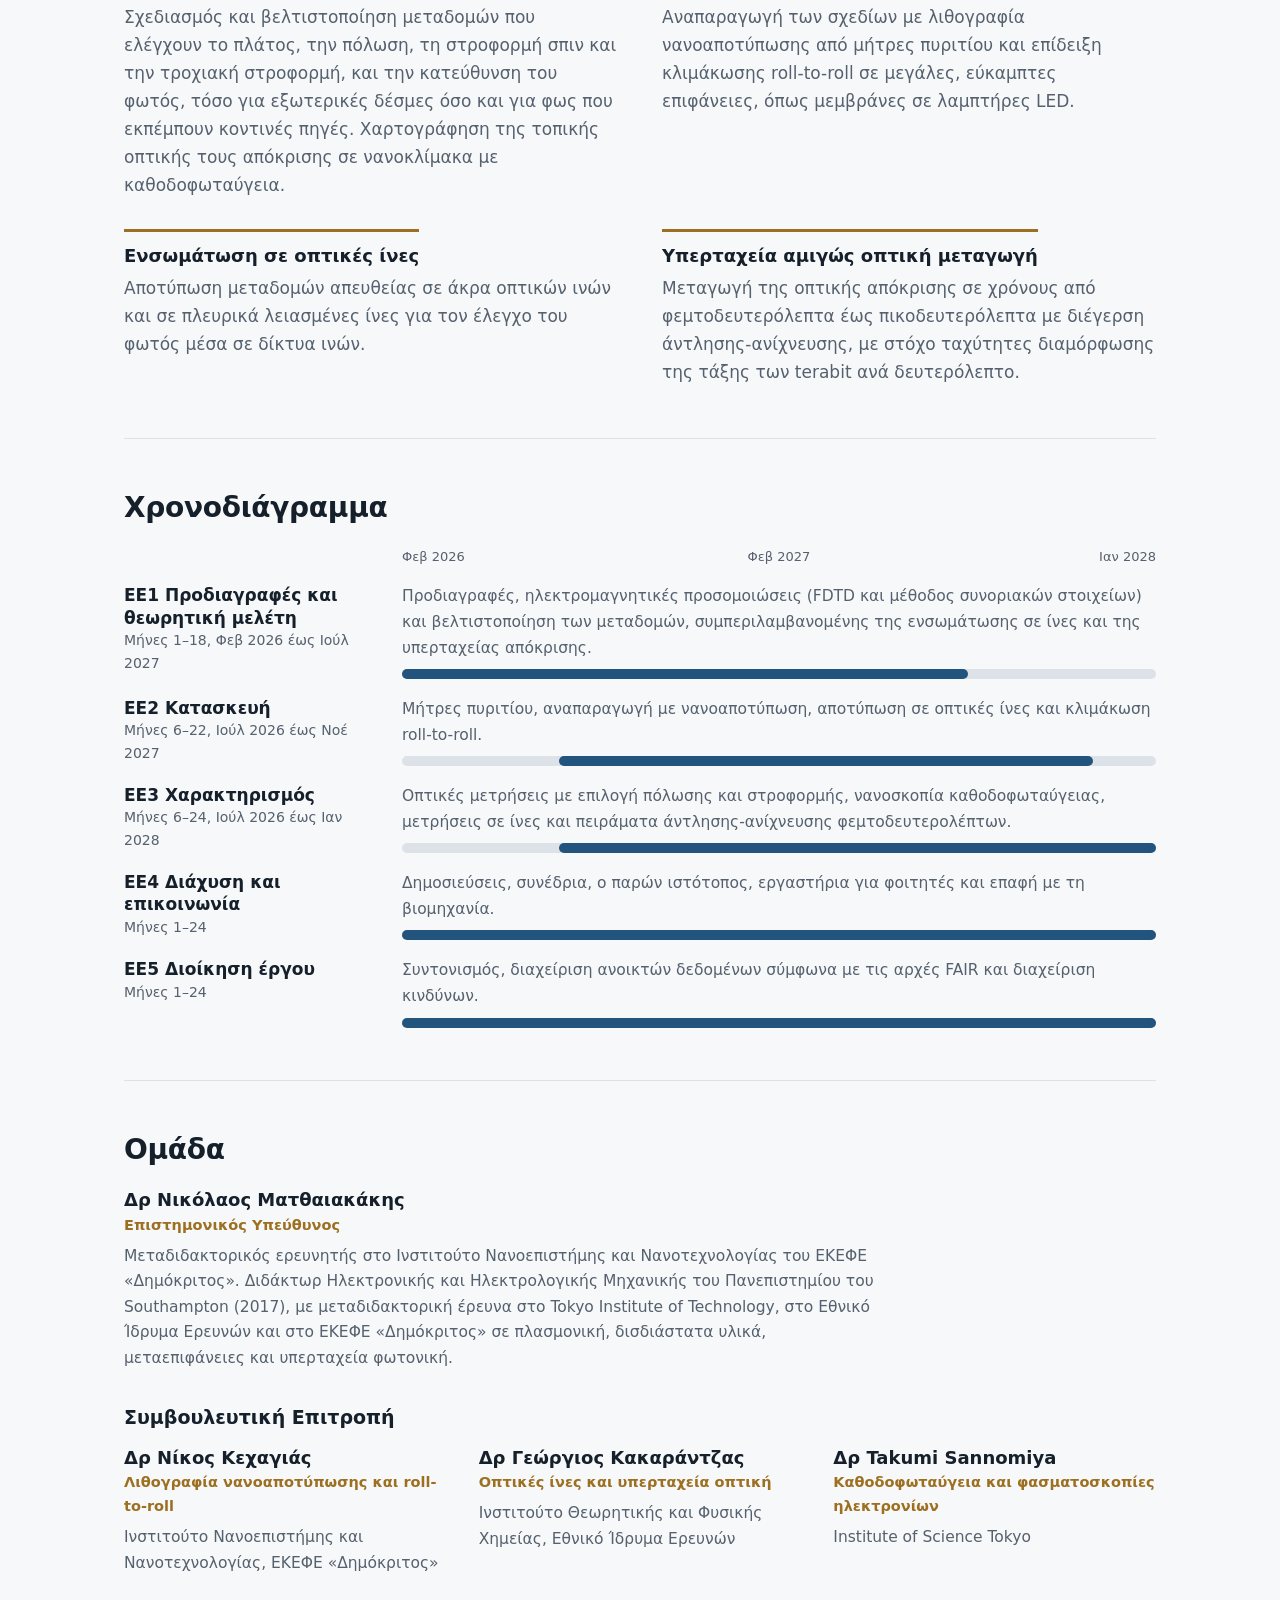
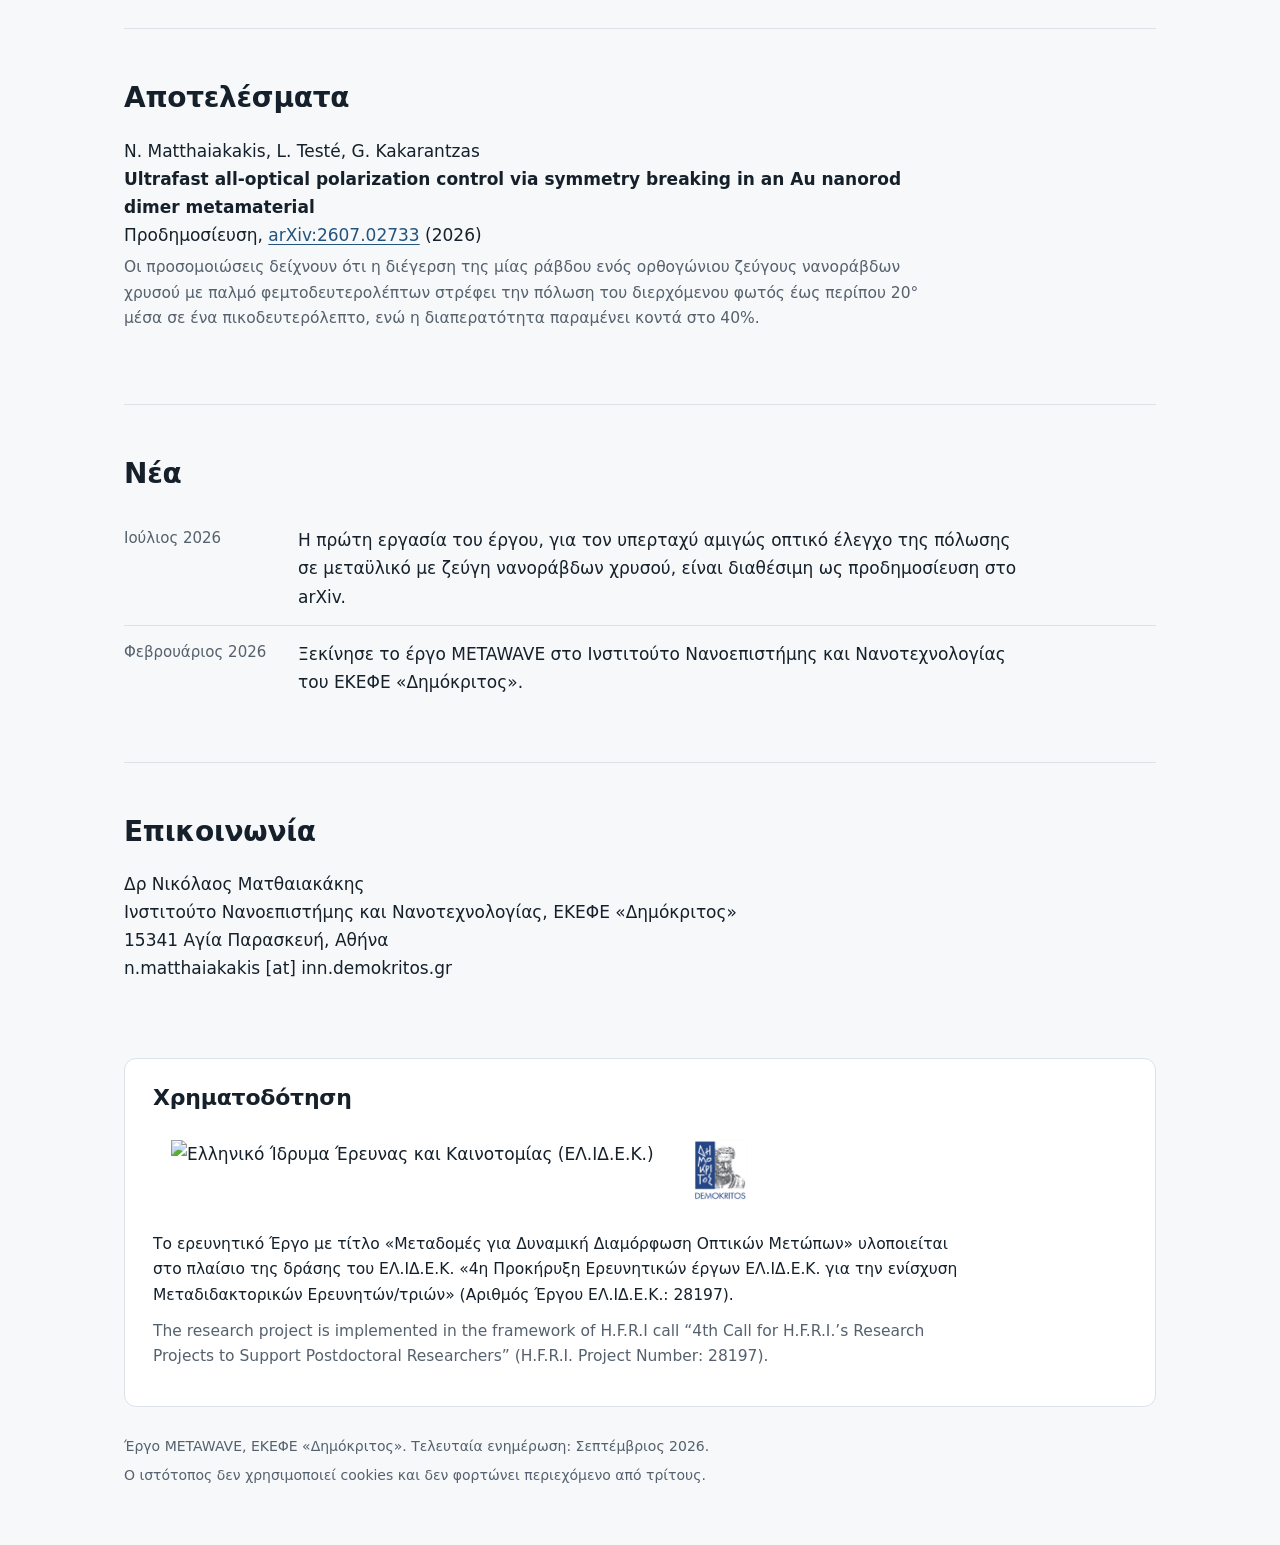
==== commit 96be4c64: "Update funding logos and alt text in index.html" ====
--- a/el/index.html
+++ b/el/index.html
@@ -174,8 +174,8 @@
   <section class="funding" aria-labelledby="h-funding">
     <h2 id="h-funding">Χρηματοδότηση</h2>
     <div class="logos">
-      <img src="assets/logos/hfri.gif" alt="Hellenic Foundation for Research and Innovation (HFRI)">
-      <img src="../assets/logos/demokritos.jpg" alt="ΕΚΕΦΕ «Δημόκριτος»" onerror="this.remove()">
+      <img src="../assets/logos/hfri.GIF" alt="Ελληνικό Ίδρυμα Έρευνας και Καινοτομίας (ΕΛ.ΙΔ.Ε.Κ.)">
+      <img src="../assets/logos/demokritos.jpg" alt="ΕΚΕΦΕ «Δημόκριτος»">
     </div>
     <p class="ack">Το ερευνητικό Έργο με τίτλο «Μεταδομές για Δυναμική Διαμόρφωση Οπτικών Μετώπων» υλοποιείται στο πλαίσιο της δράσης του ΕΛ.ΙΔ.Ε.Κ. «4η Προκήρυξη Ερευνητικών έργων ΕΛ.ΙΔ.Ε.Κ. για την ενίσχυση Μεταδιδακτορικών Ερευνητών/τριών» (Αριθμός Έργου ΕΛ.ΙΔ.Ε.Κ.: 28197).</p>
     <p class="ack" lang="en">The research project is implemented in the framework of H.F.R.I call “4th Call for H.F.R.I.’s Research Projects to Support Postdoctoral Researchers” (H.F.R.I. Project Number: 28197).</p>
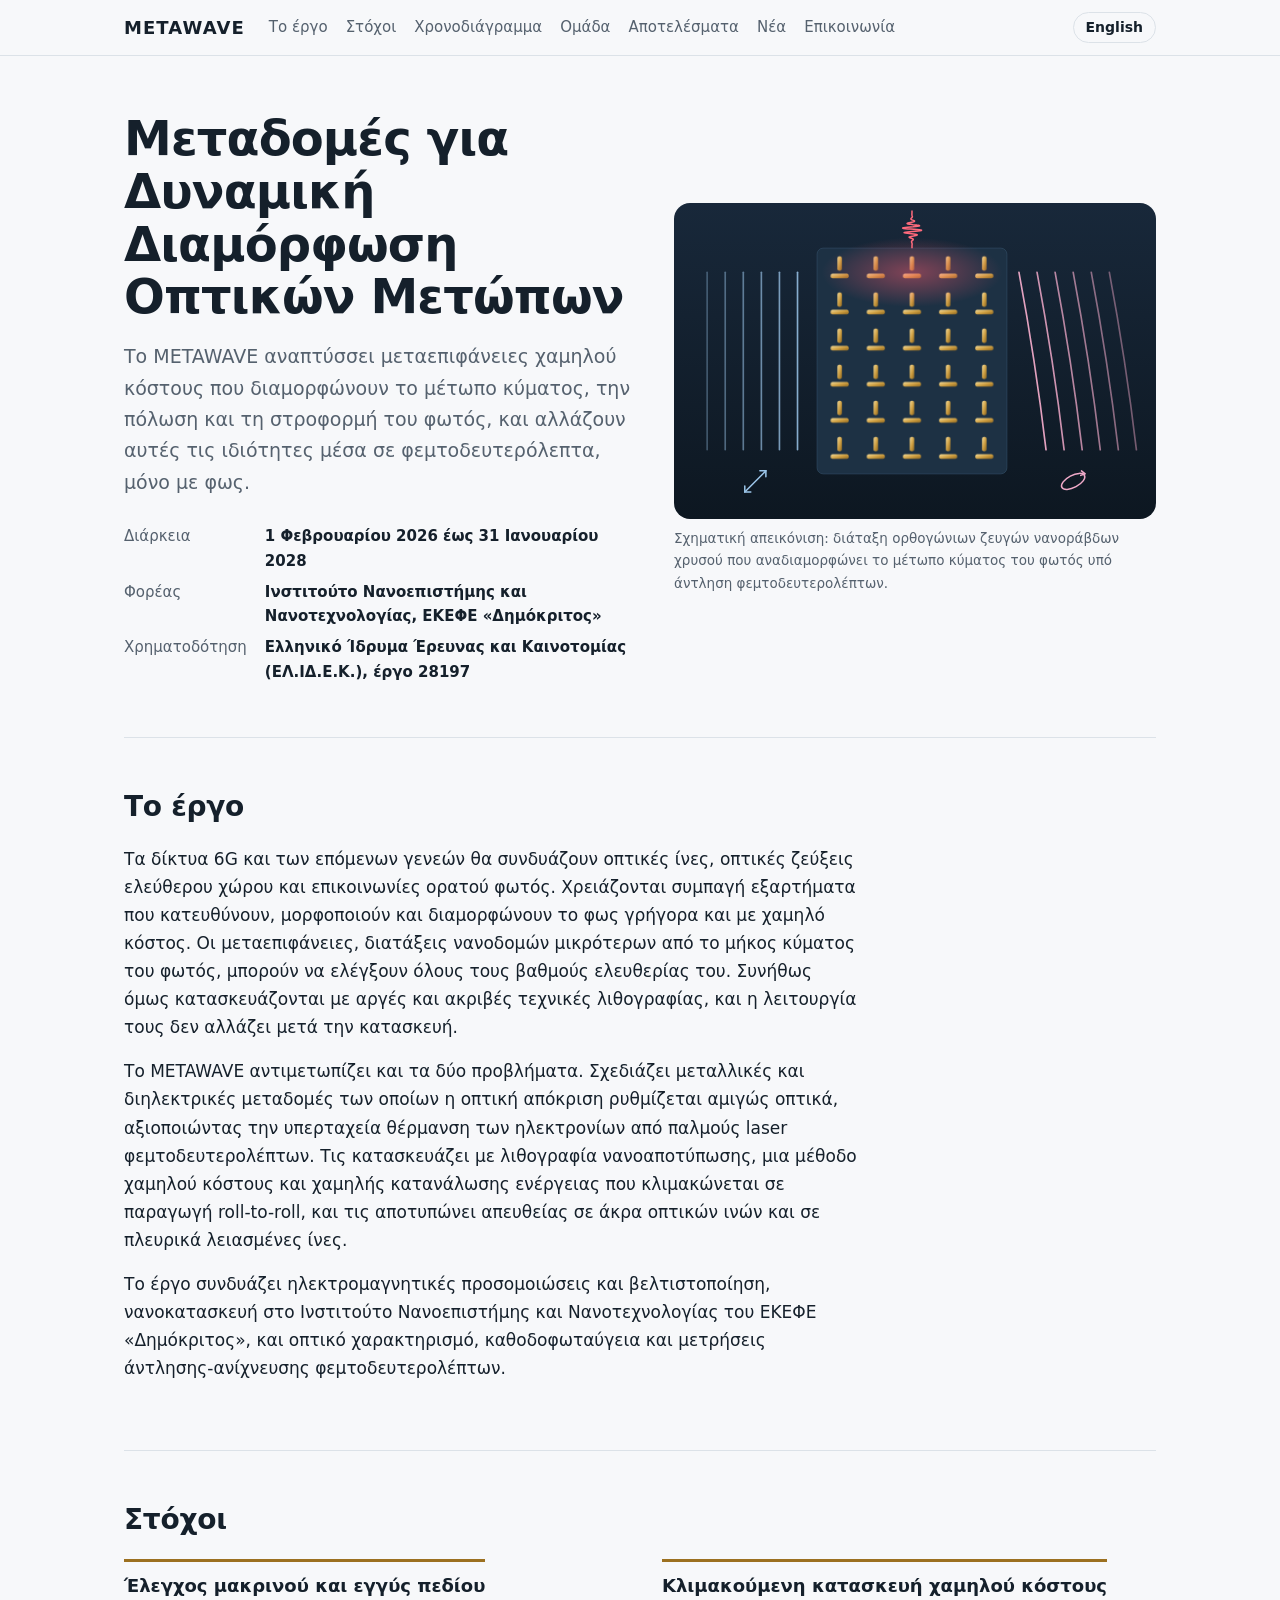
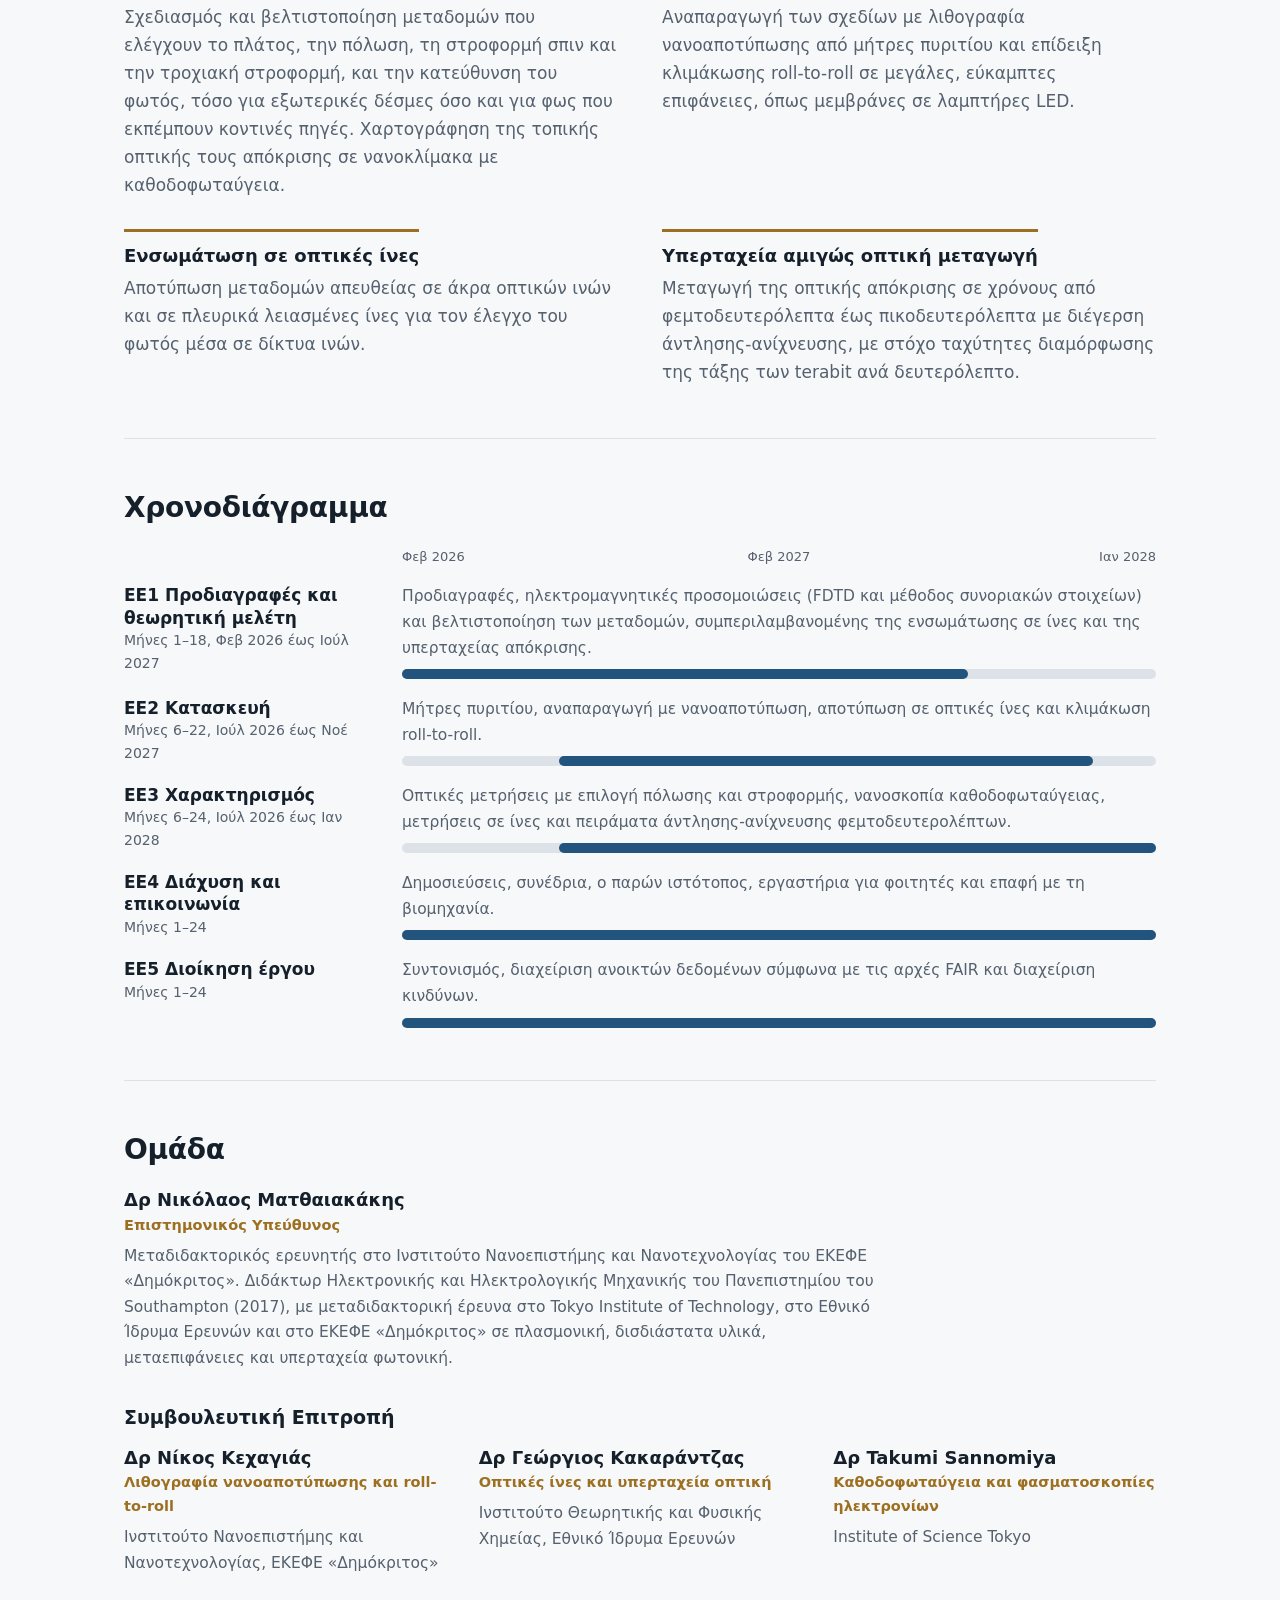
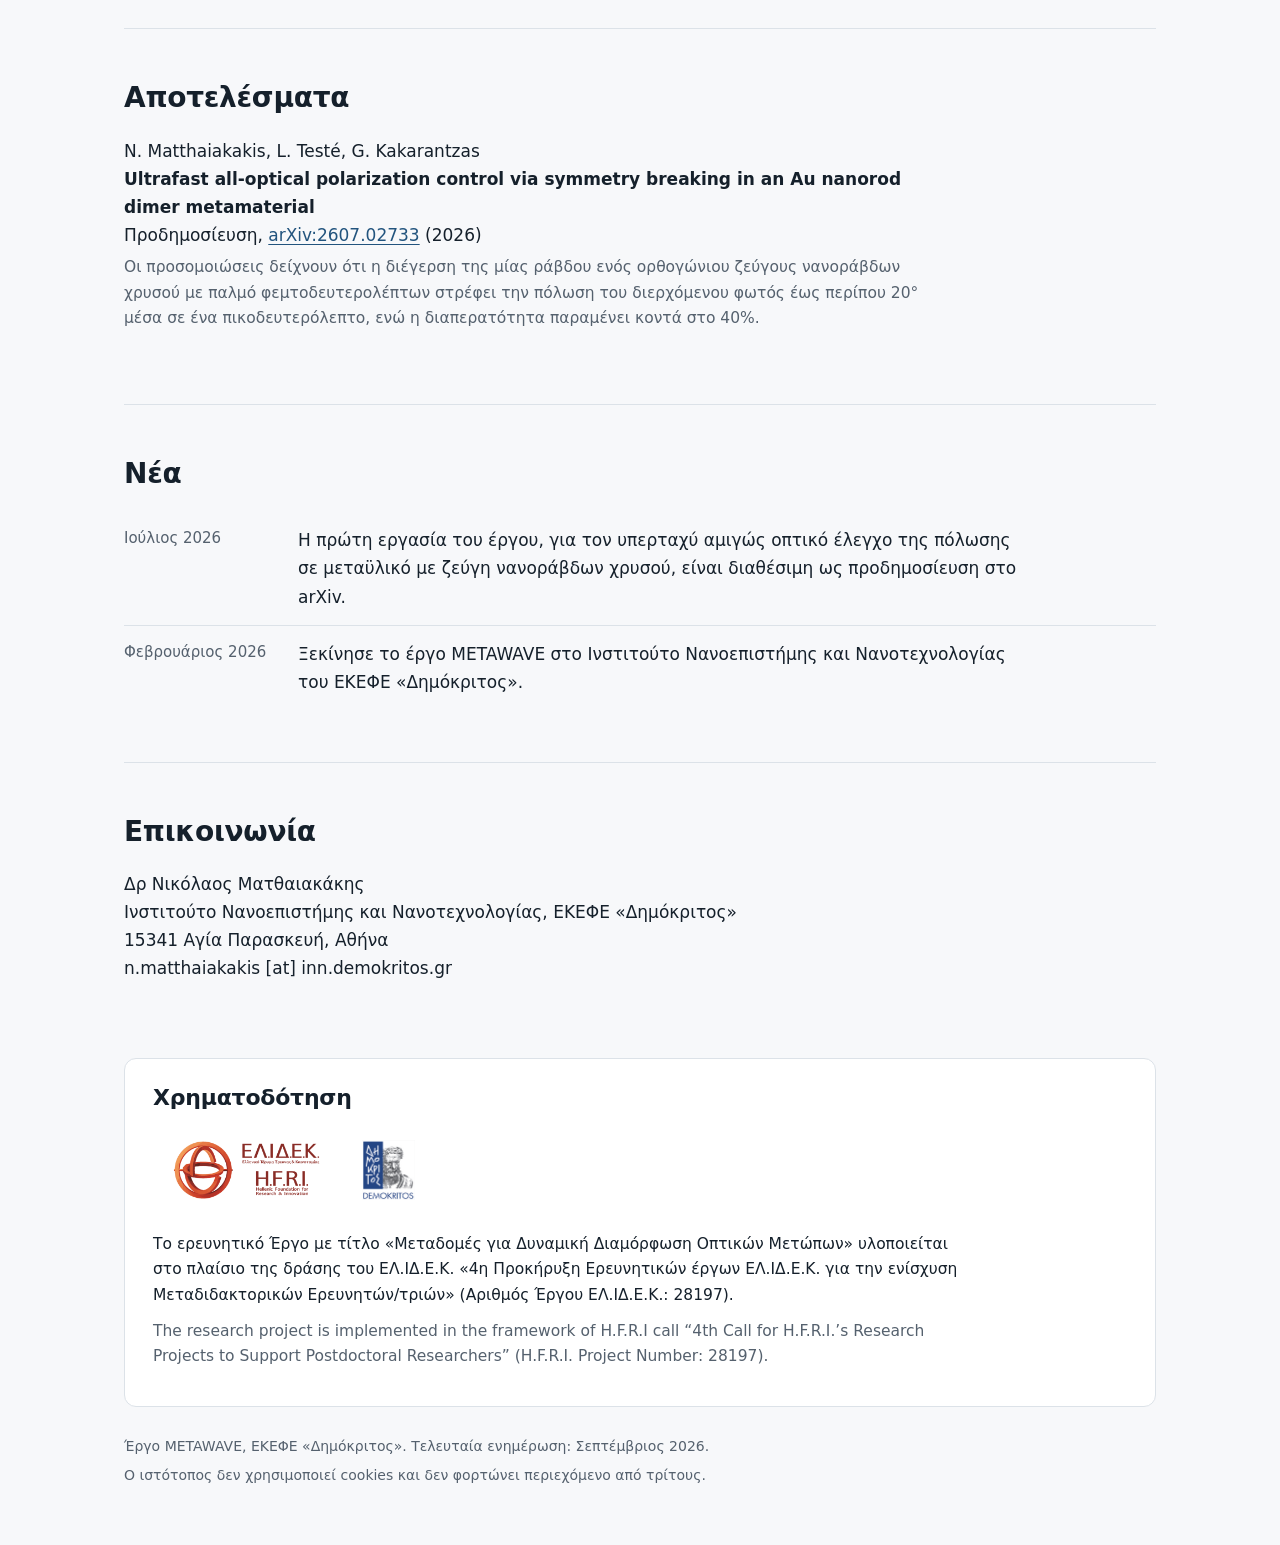
==== commit 03c004a1: "Fix image file extension for funding logo" ====
--- a/el/index.html
+++ b/el/index.html
@@ -174,7 +174,7 @@
   <section class="funding" aria-labelledby="h-funding">
     <h2 id="h-funding">Χρηματοδότηση</h2>
     <div class="logos">
-      <img src="../assets/logos/hfri.GIF" alt="Ελληνικό Ίδρυμα Έρευνας και Καινοτομίας (ΕΛ.ΙΔ.Ε.Κ.)">
+      <img src="../assets/logos/hfri.gif" alt="Ελληνικό Ίδρυμα Έρευνας και Καινοτομίας (ΕΛ.ΙΔ.Ε.Κ.)">
       <img src="../assets/logos/demokritos.jpg" alt="ΕΚΕΦΕ «Δημόκριτος»">
     </div>
     <p class="ack">Το ερευνητικό Έργο με τίτλο «Μεταδομές για Δυναμική Διαμόρφωση Οπτικών Μετώπων» υλοποιείται στο πλαίσιο της δράσης του ΕΛ.ΙΔ.Ε.Κ. «4η Προκήρυξη Ερευνητικών έργων ΕΛ.ΙΔ.Ε.Κ. για την ενίσχυση Μεταδιδακτορικών Ερευνητών/τριών» (Αριθμός Έργου ΕΛ.ΙΔ.Ε.Κ.: 28197).</p>
